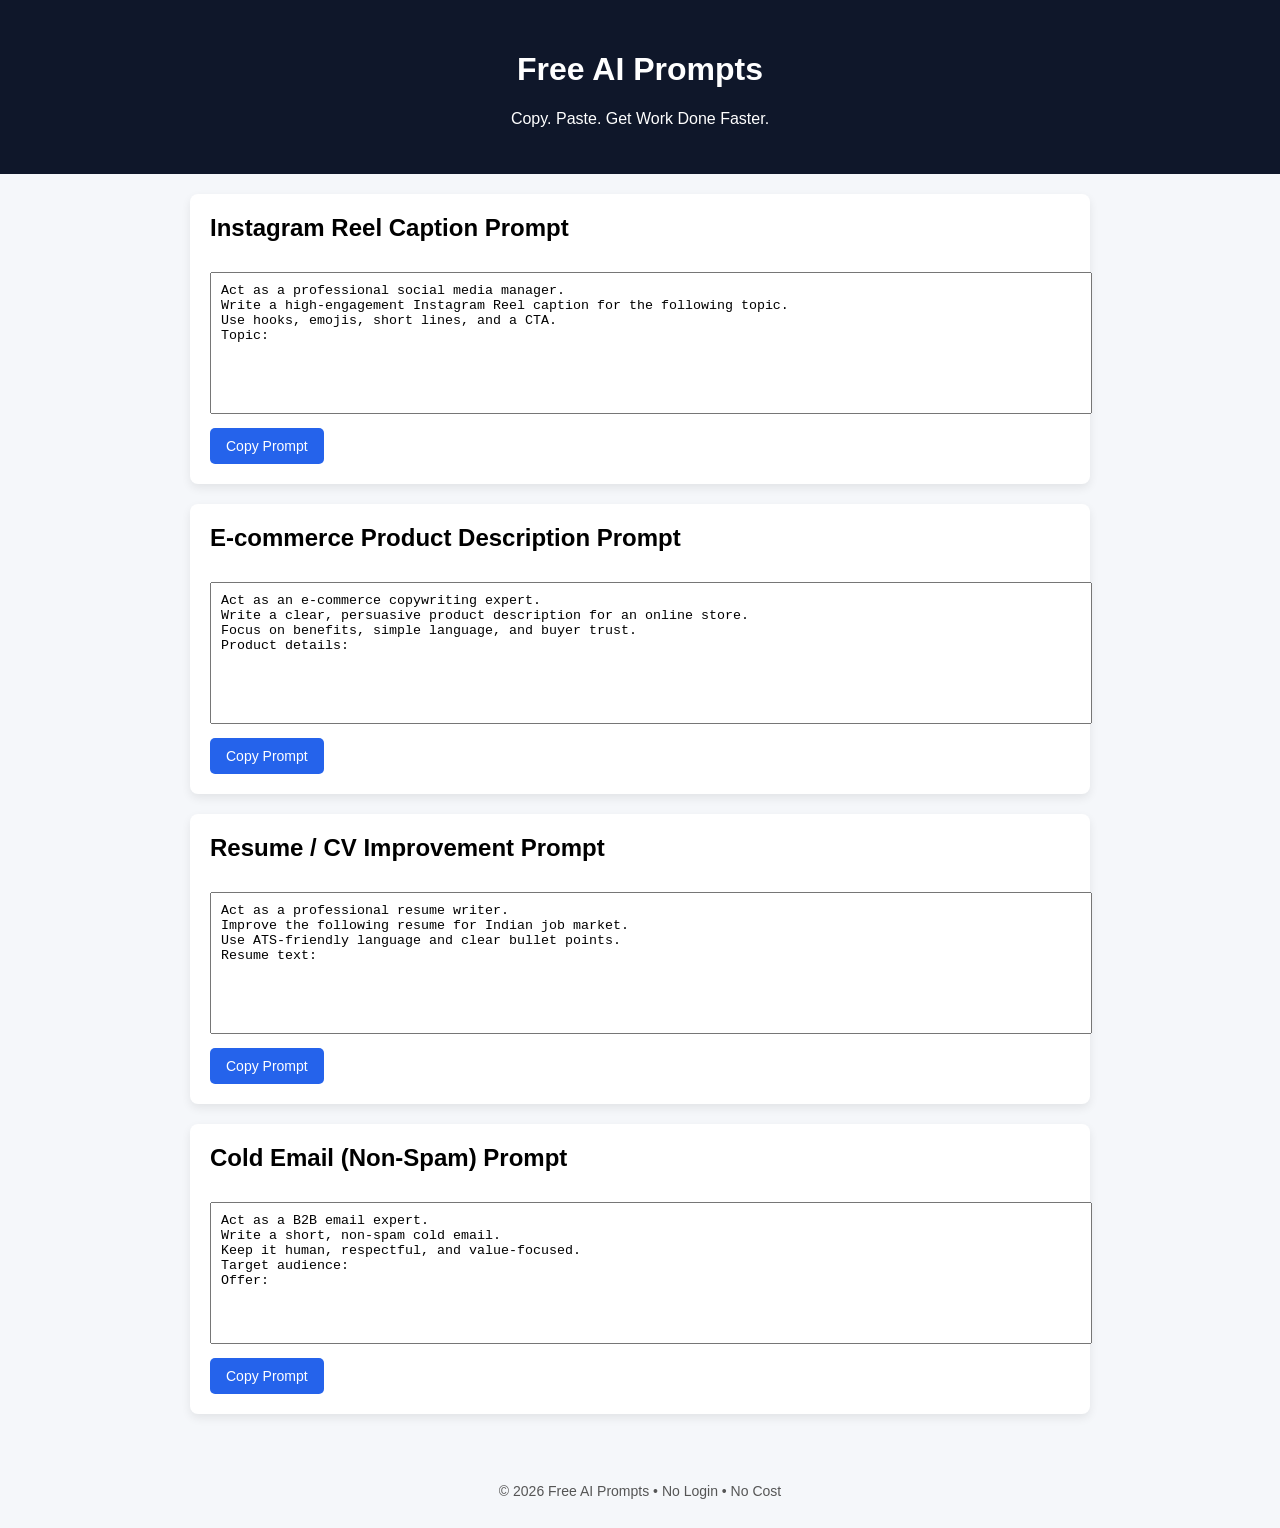
==== index.html @ f29bd3b3 "initial commit" ====
<!DOCTYPE html>
<html lang="en">
<head>
  <meta charset="UTF-8">
  <title>Free AI Prompts for Daily Work</title>
  <meta name="description" content="Free ready-to-use AI prompts for Instagram, Resume, Product Description and Cold Emails.">
  <meta name="viewport" content="width=device-width, initial-scale=1.0">
  <link rel="stylesheet" href="style.css">
</head>
<body>

  <header>
    <h1>Free AI Prompts</h1>
    <p>Copy. Paste. Get Work Done Faster.</p>
  </header>

  <main>

    <div class="card">
      <h2>Instagram Reel Caption Prompt</h2>
      <textarea readonly>
Act as a professional social media manager.
Write a high-engagement Instagram Reel caption for the following topic.
Use hooks, emojis, short lines, and a CTA.
Topic:
      </textarea>
      <button onclick="copyPrompt(this)">Copy Prompt</button>
    </div>

    <div class="card">
      <h2>E-commerce Product Description Prompt</h2>
      <textarea readonly>
Act as an e-commerce copywriting expert.
Write a clear, persuasive product description for an online store.
Focus on benefits, simple language, and buyer trust.
Product details:
      </textarea>
      <button onclick="copyPrompt(this)">Copy Prompt</button>
    </div>

    <div class="card">
      <h2>Resume / CV Improvement Prompt</h2>
      <textarea readonly>
Act as a professional resume writer.
Improve the following resume for Indian job market.
Use ATS-friendly language and clear bullet points.
Resume text:
      </textarea>
      <button onclick="copyPrompt(this)">Copy Prompt</button>
    </div>

    <div class="card">
      <h2>Cold Email (Non-Spam) Prompt</h2>
      <textarea readonly>
Act as a B2B email expert.
Write a short, non-spam cold email.
Keep it human, respectful, and value-focused.
Target audience:
Offer:
      </textarea>
      <button onclick="copyPrompt(this)">Copy Prompt</button>
    </div>

  </main>

  <footer>
    <p>© 2026 Free AI Prompts • No Login • No Cost</p>
  </footer>

  <script src="script.js"></script>
</body>
</html>
---- style.css ----
body {
  font-family: Arial, sans-serif;
  background: #f5f7fa;
  margin: 0;
  padding: 0;
}

header {
  background: #0f172a;
  color: white;
  padding: 30px 15px;
  text-align: center;
}

main {
  max-width: 900px;
  margin: auto;
  padding: 20px;
}

.card {
  background: white;
  padding: 20px;
  margin-bottom: 20px;
  border-radius: 8px;
  box-shadow: 0 4px 10px rgba(0,0,0,0.08);
}

.card h2 {
  margin-top: 0;
}

textarea {
  width: 100%;
  height: 120px;
  margin-top: 10px;
  padding: 10px;
  resize: none;
}

button {
  margin-top: 10px;
  padding: 10px 16px;
  border: none;
  background: #2563eb;
  color: white;
  font-size: 14px;
  cursor: pointer;
  border-radius: 5px;
}

button:hover {
  background: #1e40af;
}

footer {
  text-align: center;
  padding: 15px;
  font-size: 14px;
  color: #555;
}
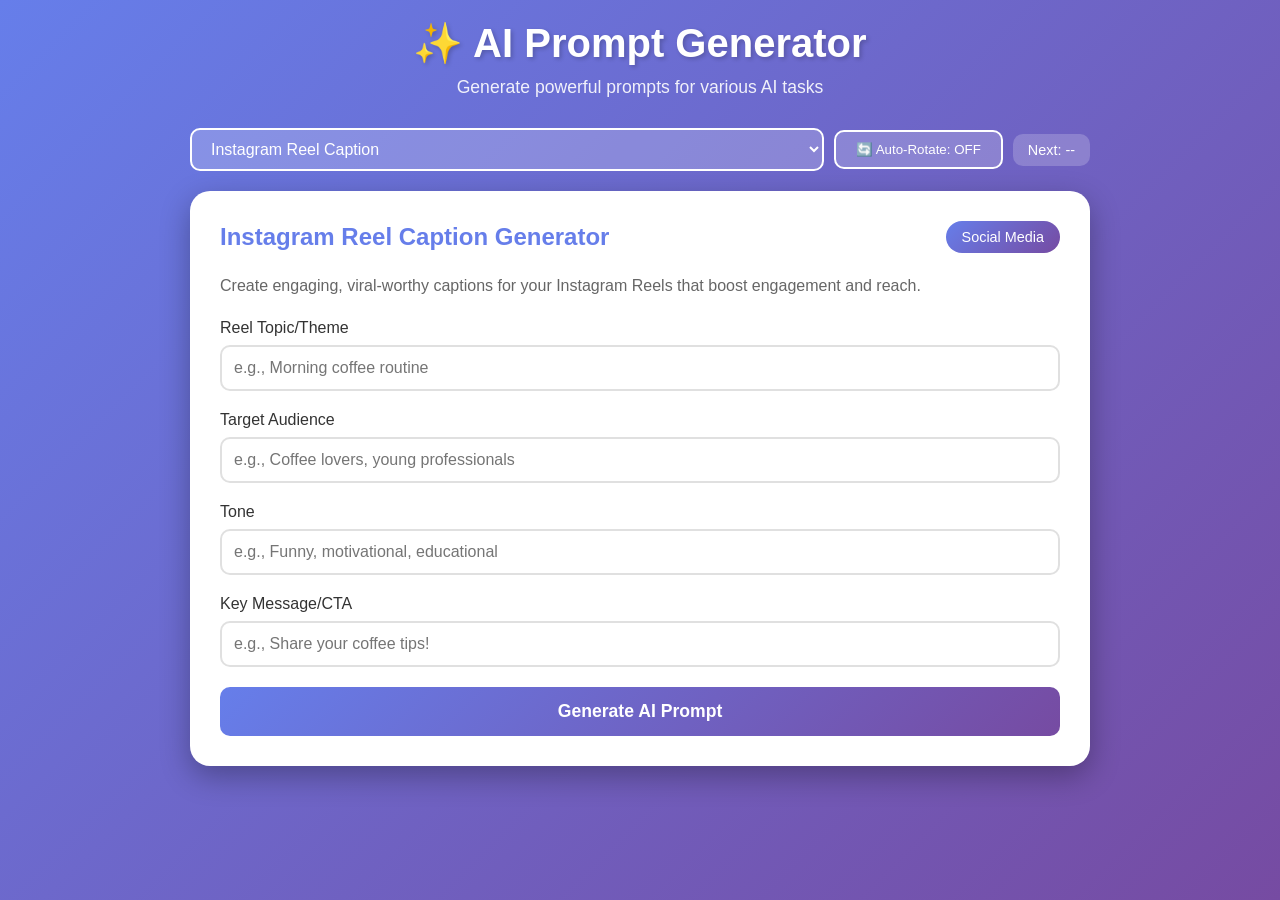
==== commit 475f3236: "first commit" ====
--- a/index.html
+++ b/index.html
@@ -1,72 +1,735 @@
 <!DOCTYPE html>
 <html lang="en">
 <head>
-  <meta charset="UTF-8">
-  <title>Free AI Prompts for Daily Work</title>
-  <meta name="description" content="Free ready-to-use AI prompts for Instagram, Resume, Product Description and Cold Emails.">
-  <meta name="viewport" content="width=device-width, initial-scale=1.0">
-  <link rel="stylesheet" href="style.css">
+    <meta charset="UTF-8">
+    <meta name="viewport" content="width=device-width, initial-scale=1.0">
+    <meta name="google-site-verification" content="-4Tt8It7qZBf2v5-9Ey8lUafm6V5EFxSpXy4TWY2DPo" />
+    <title>AI Prompt Generator</title>
+    <style>
+        * {
+            margin: 0;
+            padding: 0;
+            box-sizing: border-box;
+        }
+
+        body {
+            font-family: 'Segoe UI', Tahoma, Geneva, Verdana, sans-serif;
+            background: linear-gradient(135deg, #667eea 0%, #764ba2 100%);
+            min-height: 100vh;
+            padding: 20px;
+        }
+
+        .container {
+            max-width: 900px;
+            margin: 0 auto;
+        }
+
+        .header {
+            text-align: center;
+            color: white;
+            margin-bottom: 30px;
+        }
+
+        .header h1 {
+            font-size: 2.5em;
+            margin-bottom: 10px;
+            text-shadow: 2px 2px 4px rgba(0,0,0,0.2);
+        }
+
+        .header p {
+            font-size: 1.1em;
+            opacity: 0.9;
+        }
+
+        .prompt-card {
+            background: white;
+            border-radius: 20px;
+            padding: 30px;
+            box-shadow: 0 10px 30px rgba(0,0,0,0.3);
+            margin-bottom: 20px;
+        }
+
+        .prompt-header {
+            display: flex;
+            justify-content: space-between;
+            align-items: center;
+            margin-bottom: 20px;
+            flex-wrap: wrap;
+            gap: 10px;
+        }
+
+        .prompt-title {
+            font-size: 1.5em;
+            color: #667eea;
+            font-weight: 600;
+        }
+
+        .category-badge {
+            background: linear-gradient(135deg, #667eea 0%, #764ba2 100%);
+            color: white;
+            padding: 8px 16px;
+            border-radius: 20px;
+            font-size: 0.9em;
+            font-weight: 500;
+        }
+
+        .prompt-description {
+            color: #666;
+            margin-bottom: 20px;
+            line-height: 1.6;
+        }
+
+        .input-group {
+            margin-bottom: 20px;
+        }
+
+        .input-group label {
+            display: block;
+            margin-bottom: 8px;
+            color: #333;
+            font-weight: 500;
+        }
+
+        .input-group input,
+        .input-group textarea {
+            width: 100%;
+            padding: 12px;
+            border: 2px solid #e0e0e0;
+            border-radius: 10px;
+            font-size: 1em;
+            font-family: inherit;
+            transition: border-color 0.3s;
+        }
+
+        .input-group input:focus,
+        .input-group textarea:focus {
+            outline: none;
+            border-color: #667eea;
+        }
+
+        .input-group textarea {
+            resize: vertical;
+            min-height: 80px;
+        }
+
+        .generate-btn {
+            background: linear-gradient(135deg, #667eea 0%, #764ba2 100%);
+            color: white;
+            border: none;
+            padding: 14px 30px;
+            font-size: 1.1em;
+            border-radius: 10px;
+            cursor: pointer;
+            font-weight: 600;
+            transition: transform 0.2s, box-shadow 0.2s;
+            width: 100%;
+        }
+
+        .generate-btn:hover {
+            transform: translateY(-2px);
+            box-shadow: 0 5px 15px rgba(102, 126, 234, 0.4);
+        }
+
+        .generate-btn:active {
+            transform: translateY(0);
+        }
+
+        .output-section {
+            margin-top: 20px;
+            padding: 20px;
+            background: #f8f9fa;
+            border-radius: 10px;
+            border-left: 4px solid #667eea;
+            display: none;
+        }
+
+        .output-section.active {
+            display: block;
+        }
+
+        .output-section h3 {
+            color: #333;
+            margin-bottom: 10px;
+        }
+
+        .output-text {
+            background: white;
+            padding: 15px;
+            border-radius: 8px;
+            white-space: pre-wrap;
+            line-height: 1.6;
+            color: #333;
+        }
+
+        .copy-btn {
+            margin-top: 10px;
+            background: #4caf50;
+            color: white;
+            border: none;
+            padding: 10px 20px;
+            border-radius: 8px;
+            cursor: pointer;
+            font-weight: 500;
+            transition: background 0.3s;
+        }
+
+        .copy-btn:hover {
+            background: #45a049;
+        }
+
+        .controls {
+            display: flex;
+            justify-content: space-between;
+            align-items: center;
+            margin-bottom: 20px;
+            flex-wrap: wrap;
+            gap: 10px;
+        }
+
+        .prompt-selector {
+            padding: 10px 15px;
+            border-radius: 10px;
+            border: 2px solid white;
+            background: rgba(255,255,255,0.2);
+            color: white;
+            font-size: 1em;
+            cursor: pointer;
+            flex: 1;
+            min-width: 200px;
+        }
+
+        .prompt-selector option {
+            color: #333;
+        }
+
+        .auto-rotate-toggle {
+            background: rgba(255,255,255,0.2);
+            color: white;
+            border: 2px solid white;
+            padding: 10px 20px;
+            border-radius: 10px;
+            cursor: pointer;
+            font-weight: 500;
+            transition: background 0.3s;
+        }
+
+        .auto-rotate-toggle:hover {
+            background: rgba(255,255,255,0.3);
+        }
+
+        .auto-rotate-toggle.active {
+            background: #4caf50;
+            border-color: #4caf50;
+        }
+
+        .timer-display {
+            color: white;
+            font-size: 0.9em;
+            padding: 8px 15px;
+            background: rgba(255,255,255,0.2);
+            border-radius: 10px;
+        }
+
+        @media (max-width: 768px) {
+            .header h1 {
+                font-size: 2em;
+            }
+
+            .prompt-card {
+                padding: 20px;
+            }
+
+            .controls {
+                flex-direction: column;
+            }
+
+            .prompt-selector {
+                width: 100%;
+            }
+        }
+    </style>
 </head>
 <body>
-
-  <header>
-    <h1>Free AI Prompts</h1>
-    <p>Copy. Paste. Get Work Done Faster.</p>
-  </header>
-
-  <main>
-
-    <div class="card">
-      <h2>Instagram Reel Caption Prompt</h2>
-      <textarea readonly>
-Act as a professional social media manager.
-Write a high-engagement Instagram Reel caption for the following topic.
-Use hooks, emojis, short lines, and a CTA.
-Topic:
-      </textarea>
-      <button onclick="copyPrompt(this)">Copy Prompt</button>
+    <div class="container">
+        <div class="header">
+            <h1>✨ AI Prompt Generator</h1>
+            <p>Generate powerful prompts for various AI tasks</p>
+        </div>
+
+        <div class="controls">
+            <select class="prompt-selector" id="promptSelector">
+                <option value="0">Instagram Reel Caption</option>
+                <option value="1">E-commerce Product Description</option>
+                <option value="2">Resume/CV Improvement</option>
+                <option value="3">Cold Email (Non-Spam)</option>
+                <option value="4">Blog Post Outline</option>
+                <option value="5">Social Media Thread</option>
+                <option value="6">YouTube Video Script</option>
+                <option value="7">LinkedIn Post</option>
+                <option value="8">Email Subject Lines</option>
+                <option value="9">Creative Story Ideas</option>
+            </select>
+            <button class="auto-rotate-toggle" id="autoRotateBtn">🔄 Auto-Rotate: OFF</button>
+            <div class="timer-display" id="timerDisplay">Next: --</div>
+        </div>
+
+        <div class="prompt-card" id="promptCard">
+            <!-- Prompt content will be dynamically inserted here -->
+        </div>
     </div>
 
-    <div class="card">
-      <h2>E-commerce Product Description Prompt</h2>
-      <textarea readonly>
-Act as an e-commerce copywriting expert.
-Write a clear, persuasive product description for an online store.
-Focus on benefits, simple language, and buyer trust.
-Product details:
-      </textarea>
-      <button onclick="copyPrompt(this)">Copy Prompt</button>
-    </div>
-
-    <div class="card">
-      <h2>Resume / CV Improvement Prompt</h2>
-      <textarea readonly>
-Act as a professional resume writer.
-Improve the following resume for Indian job market.
-Use ATS-friendly language and clear bullet points.
-Resume text:
-      </textarea>
-      <button onclick="copyPrompt(this)">Copy Prompt</button>
-    </div>
-
-    <div class="card">
-      <h2>Cold Email (Non-Spam) Prompt</h2>
-      <textarea readonly>
-Act as a B2B email expert.
-Write a short, non-spam cold email.
-Keep it human, respectful, and value-focused.
-Target audience:
-Offer:
-      </textarea>
-      <button onclick="copyPrompt(this)">Copy Prompt</button>
-    </div>
-
-  </main>
-
-  <footer>
-    <p>© 2026 Free AI Prompts • No Login • No Cost</p>
-  </footer>
-
-  <script src="script.js"></script>
+    <script>
+        const prompts = [
+            {
+                title: "Instagram Reel Caption Generator",
+                category: "Social Media",
+                description: "Create engaging, viral-worthy captions for your Instagram Reels that boost engagement and reach.",
+                inputs: [
+                    { label: "Reel Topic/Theme", type: "text", id: "reelTopic", placeholder: "e.g., Morning coffee routine" },
+                    { label: "Target Audience", type: "text", id: "reelAudience", placeholder: "e.g., Coffee lovers, young professionals" },
+                    { label: "Tone", type: "text", id: "reelTone", placeholder: "e.g., Funny, motivational, educational" },
+                    { label: "Key Message/CTA", type: "text", id: "reelCTA", placeholder: "e.g., Share your coffee tips!" }
+                ],
+                generatePrompt: function(values) {
+                    return `Create 5 engaging Instagram Reel captions for the following:
+
+Topic: ${values.reelTopic}
+Target Audience: ${values.reelAudience}
+Tone: ${values.reelTone}
+Call-to-Action: ${values.reelCTA}
+
+Requirements:
+- Include relevant emojis
+- Add 3-5 trending hashtags
+- Keep it concise but impactful
+- Include a hook in the first line
+- Encourage engagement (comments, shares, saves)
+
+Please provide 5 different caption variations.`;
+                }
+            },
+            {
+                title: "E-commerce Product Description",
+                category: "Marketing",
+                description: "Generate compelling product descriptions that convert browsers into buyers.",
+                inputs: [
+                    { label: "Product Name", type: "text", id: "productName", placeholder: "e.g., Wireless Noise-Canceling Headphones" },
+                    { label: "Key Features", type: "textarea", id: "productFeatures", placeholder: "e.g., 30-hour battery, Bluetooth 5.0, comfortable fit" },
+                    { label: "Target Customer", type: "text", id: "productCustomer", placeholder: "e.g., Music enthusiasts, commuters" },
+                    { label: "Price Point", type: "text", id: "productPrice", placeholder: "e.g., $199 (Premium/Mid-range/Budget)" }
+                ],
+                generatePrompt: function(values) {
+                    return `Write a compelling e-commerce product description for:
+
+Product: ${values.productName}
+Features: ${values.productFeatures}
+Target Customer: ${values.productCustomer}
+Price: ${values.productPrice}
+
+Please include:
+- Attention-grabbing headline
+- Benefit-focused description (not just features)
+- Emotional appeal
+- Social proof elements
+- Clear call-to-action
+- SEO-friendly keywords
+- Bullet points for key features
+
+Make it persuasive and conversion-optimized.`;
+                }
+            },
+            {
+                title: "Resume/CV Improvement",
+                category: "Career",
+                description: "Enhance your resume with powerful, achievement-focused descriptions.",
+                inputs: [
+                    { label: "Job Title/Role", type: "text", id: "jobTitle", placeholder: "e.g., Marketing Manager" },
+                    { label: "Current Description", type: "textarea", id: "currentDesc", placeholder: "Paste your current job description or bullet points" },
+                    { label: "Industry", type: "text", id: "industry", placeholder: "e.g., Tech, Healthcare, Finance" },
+                    { label: "Target Role", type: "text", id: "targetRole", placeholder: "e.g., Senior Marketing Director" }
+                ],
+                generatePrompt: function(values) {
+                    return `Improve this resume/CV entry to be more impactful and achievement-focused:
+
+Current Role: ${values.jobTitle}
+Industry: ${values.industry}
+Target Position: ${values.targetRole}
+
+Current Description:
+${values.currentDesc}
+
+Please:
+- Rewrite using action verbs and quantifiable achievements
+- Highlight impact and results
+- Use metrics and numbers where possible
+- Align with ${values.targetRole} requirements
+- Keep it concise and powerful (3-5 bullet points)
+- Make it ATS-friendly
+- Focus on transferable skills and accomplishments`;
+                }
+            },
+            {
+                title: "Cold Email (Non-Spam)",
+                category: "Outreach",
+                description: "Craft personalized, value-driven cold emails that get responses.",
+                inputs: [
+                    { label: "Recipient's Industry/Role", type: "text", id: "emailRecipient", placeholder: "e.g., SaaS Founder, Marketing Director" },
+                    { label: "Your Value Proposition", type: "textarea", id: "emailValue", placeholder: "What problem do you solve for them?" },
+                    { label: "Common Ground/Hook", type: "text", id: "emailHook", placeholder: "e.g., Noticed your recent article on..." },
+                    { label: "Desired Outcome", type: "text", id: "emailGoal", placeholder: "e.g., 15-min call, Partnership discussion" }
+                ],
+                generatePrompt: function(values) {
+                    return `Write a professional, non-spammy cold email for:
+
+Recipient: ${values.emailRecipient}
+Value Proposition: ${values.emailValue}
+Hook/Common Ground: ${values.emailHook}
+Goal: ${values.emailGoal}
+
+Requirements:
+- Personalized subject line (3 options)
+- Brief, respectful opening
+- Clear value proposition
+- Specific, easy call-to-action
+- Professional but conversational tone
+- Under 150 words
+- No pushy sales language
+- Show you've done research
+- Make it about THEM, not you
+
+Provide the complete email with subject line.`;
+                }
+            },
+            {
+                title: "Blog Post Outline Generator",
+                category: "Content",
+                description: "Create comprehensive blog post outlines that engage and inform readers.",
+                inputs: [
+                    { label: "Blog Topic", type: "text", id: "blogTopic", placeholder: "e.g., 10 Productivity Hacks for Remote Workers" },
+                    { label: "Target Audience", type: "text", id: "blogAudience", placeholder: "e.g., Remote workers, entrepreneurs" },
+                    { label: "Word Count Goal", type: "text", id: "blogLength", placeholder: "e.g., 1500-2000 words" },
+                    { label: "Key Takeaway", type: "text", id: "blogTakeaway", placeholder: "What should readers learn?" }
+                ],
+                generatePrompt: function(values) {
+                    return `Create a detailed blog post outline for:
+
+Topic: ${values.blogTopic}
+Audience: ${values.blogAudience}
+Target Length: ${values.blogLength}
+Key Takeaway: ${values.blogTakeaway}
+
+Please include:
+- SEO-optimized title (3 options)
+- Compelling introduction hook
+- 5-7 main sections with subheadings
+- Key points to cover in each section
+- Data/statistics to include
+- Conclusion with call-to-action
+- Meta description (150 characters)
+
+Make it comprehensive and engaging.`;
+                }
+            },
+            {
+                title: "Social Media Thread Creator",
+                category: "Social Media",
+                description: "Craft engaging Twitter/X threads that drive engagement and followers.",
+                inputs: [
+                    { label: "Thread Topic", type: "text", id: "threadTopic", placeholder: "e.g., How I grew my business to 6 figures" },
+                    { label: "Number of Tweets", type: "text", id: "threadLength", placeholder: "e.g., 8-10 tweets" },
+                    { label: "Key Points", type: "textarea", id: "threadPoints", placeholder: "Main points you want to cover" },
+                    { label: "Target Outcome", type: "text", id: "threadGoal", placeholder: "e.g., Drive newsletter signups, increase followers" }
+                ],
+                generatePrompt: function(values) {
+                    return `Create an engaging Twitter/X thread about:
+
+Topic: ${values.threadTopic}
+Length: ${values.threadLength}
+Key Points: ${values.threadPoints}
+Goal: ${values.threadGoal}
+
+Requirements:
+- Hook in the first tweet (must grab attention)
+- Each tweet should be 1-2 sentences max
+- Use storytelling and personal anecdotes
+- Include practical takeaways
+- Add strategic line breaks for readability
+- End with a strong CTA linking to ${values.threadGoal}
+- Number each tweet (1/10, 2/10, etc.)
+- Use emojis sparingly but effectively
+
+Make it valuable and shareable.`;
+                }
+            },
+            {
+                title: "YouTube Video Script",
+                category: "Video Content",
+                description: "Generate engaging YouTube video scripts with hooks, content, and CTAs.",
+                inputs: [
+                    { label: "Video Topic", type: "text", id: "videoTopic", placeholder: "e.g., 5 Beginner Photography Tips" },
+                    { label: "Video Length", type: "text", id: "videoLength", placeholder: "e.g., 8-10 minutes" },
+                    { label: "Target Viewers", type: "text", id: "videoAudience", placeholder: "e.g., Aspiring photographers, beginners" },
+                    { label: "Channel Vibe", type: "text", id: "videoTone", placeholder: "e.g., Educational, entertaining, casual" }
+                ],
+                generatePrompt: function(values) {
+                    return `Create a YouTube video script for:
+
+Topic: ${values.videoTopic}
+Duration: ${values.videoLength}
+Audience: ${values.videoAudience}
+Style: ${values.videoTone}
+
+Include:
+- Hook (first 5 seconds to retain viewers)
+- Introduction with channel branding
+- Main content sections with timestamps
+- Engaging transitions between sections
+- B-roll suggestions
+- On-screen text/graphics ideas
+- Subscribe reminder (natural placement)
+- Conclusion and call-to-action
+- Outro
+
+Make it engaging and retention-focused with pattern interrupts.`;
+                }
+            },
+            {
+                title: "LinkedIn Post Generator",
+                category: "Professional",
+                description: "Create thought-leadership LinkedIn posts that build your professional brand.",
+                inputs: [
+                    { label: "Post Theme", type: "text", id: "linkedinTheme", placeholder: "e.g., Leadership lesson, Industry insight" },
+                    { label: "Your Expertise/Industry", type: "text", id: "linkedinIndustry", placeholder: "e.g., Digital Marketing, Finance" },
+                    { label: "Personal Story/Example", type: "textarea", id: "linkedinStory", placeholder: "Share a relevant experience or insight" },
+                    { label: "Post Goal", type: "text", id: "linkedinGoal", placeholder: "e.g., Start conversation, establish authority" }
+                ],
+                generatePrompt: function(values) {
+                    return `Write a professional LinkedIn post about:
+
+Theme: ${values.linkedinTheme}
+Industry: ${values.linkedinIndustry}
+Story/Example: ${values.linkedinStory}
+Goal: ${values.linkedinGoal}
+
+Requirements:
+- Strong hook in the first line
+- Personal or professional story
+- Actionable insights or lessons
+- Professional but conversational tone
+- Strategic line breaks for readability
+- 150-250 words
+- End with a question to encourage comments
+- 3-5 relevant hashtags
+- Avoid corporate jargon
+
+Make it authentic and engaging.`;
+                }
+            },
+            {
+                title: "Email Subject Line Generator",
+                category: "Email Marketing",
+                description: "Create high-converting email subject lines that increase open rates.",
+                inputs: [
+                    { label: "Email Purpose", type: "text", id: "emailPurpose", placeholder: "e.g., Product launch, Newsletter, Promotion" },
+                    { label: "Main Benefit/Offer", type: "text", id: "emailOffer", placeholder: "e.g., 30% off, Free guide, Exclusive access" },
+                    { label: "Target Audience", type: "text", id: "emailTargetAudience", placeholder: "e.g., Existing customers, Newsletter subscribers" },
+                    { label: "Tone/Style", type: "text", id: "emailSubjectTone", placeholder: "e.g., Urgent, Curious, Friendly, Professional" }
+                ],
+                generatePrompt: function(values) {
+                    return `Generate 10 high-converting email subject lines for:
+
+Purpose: ${values.emailPurpose}
+Offer/Benefit: ${values.emailOffer}
+Audience: ${values.emailTargetAudience}
+Tone: ${values.emailSubjectTone}
+
+Provide variety using these approaches:
+- Curiosity-driven (2 examples)
+- Benefit-focused (2 examples)
+- Urgency/FOMO (2 examples)
+- Personalized (2 examples)
+- Question-based (2 examples)
+
+Requirements:
+- 40-50 characters max
+- No all caps or excessive punctuation
+- A/B testing worthy
+- Avoid spam trigger words
+- Mobile-friendly
+
+Also explain which would likely perform best and why.`;
+                }
+            },
+            {
+                title: "Creative Story Ideas",
+                category: "Creative Writing",
+                description: "Generate unique story concepts and plot ideas for your next creative project.",
+                inputs: [
+                    { label: "Genre", type: "text", id: "storyGenre", placeholder: "e.g., Sci-fi, Romance, Mystery, Fantasy" },
+                    { label: "Setting/Era", type: "text", id: "storySetting", placeholder: "e.g., Future dystopia, Medieval times, Modern day" },
+                    { label: "Theme/Message", type: "text", id: "storyTheme", placeholder: "e.g., Redemption, Coming of age, Good vs Evil" },
+                    { label: "Unique Element", type: "text", id: "storyElement", placeholder: "e.g., Time travel, Magic system, Plot twist idea" }
+                ],
+                generatePrompt: function(values) {
+                    return `Generate 3 unique creative story ideas with:
+
+Genre: ${values.storyGenre}
+Setting: ${values.storySetting}
+Theme: ${values.storyTheme}
+Unique Element: ${values.storyElement}
+
+For each story provide:
+- Compelling title
+- Protagonist description and motivation
+- Central conflict
+- Unique hook/twist
+- Major plot points (beginning, middle, end)
+- Supporting character ideas
+- Potential themes to explore
+- Why this story would resonate with readers
+
+Make them original, engaging, and distinct from each other.`;
+                }
+            }
+        ];
+
+        let currentPromptIndex = 0;
+        let autoRotate = false;
+        let rotateInterval;
+        let countdownInterval;
+        let secondsRemaining = 30;
+
+        const promptCard = document.getElementById('promptCard');
+        const promptSelector = document.getElementById('promptSelector');
+        const autoRotateBtn = document.getElementById('autoRotateBtn');
+        const timerDisplay = document.getElementById('timerDisplay');
+
+        function renderPrompt(index) {
+            currentPromptIndex = index;
+            const prompt = prompts[index];
+            
+            let inputsHTML = prompt.inputs.map(input => {
+                if (input.type === 'textarea') {
+                    return `
+                        <div class="input-group">
+                            <label for="${input.id}">${input.label}</label>
+                            <textarea id="${input.id}" placeholder="${input.placeholder}"></textarea>
+                        </div>
+                    `;
+                } else {
+                    return `
+                        <div class="input-group">
+                            <label for="${input.id}">${input.label}</label>
+                            <input type="${input.type}" id="${input.id}" placeholder="${input.placeholder}">
+                        </div>
+                    `;
+                }
+            }).join('');
+
+            promptCard.innerHTML = `
+                <div class="prompt-header">
+                    <div class="prompt-title">${prompt.title}</div>
+                    <div class="category-badge">${prompt.category}</div>
+                </div>
+                <div class="prompt-description">${prompt.description}</div>
+                ${inputsHTML}
+                <button class="generate-btn" onclick="generatePrompt()">Generate AI Prompt</button>
+                <div class="output-section" id="outputSection">
+                    <h3>Generated Prompt:</h3>
+                    <div class="output-text" id="outputText"></div>
+                    <button class="copy-btn" onclick="copyToClipboard()">📋 Copy to Clipboard</button>
+                </div>
+            `;
+
+            promptSelector.value = index;
+            resetTimer();
+        }
+
+        function generatePrompt() {
+            const prompt = prompts[currentPromptIndex];
+            const values = {};
+            
+            prompt.inputs.forEach(input => {
+                const element = document.getElementById(input.id);
+                values[input.id] = element.value || `[Your ${input.label.toLowerCase()}]`;
+            });
+
+            const generatedPrompt = prompt.generatePrompt(values);
+            
+            document.getElementById('outputText').textContent = generatedPrompt;
+            document.getElementById('outputSection').classList.add('active');
+        }
+
+        function copyToClipboard() {
+            const text = document.getElementById('outputText').textContent;
+            navigator.clipboard.writeText(text).then(() => {
+                const copyBtn = event.target;
+                const originalText = copyBtn.textContent;
+                copyBtn.textContent = '✅ Copied!';
+                setTimeout(() => {
+                    copyBtn.textContent = originalText;
+                }, 2000);
+            });
+        }
+
+        function toggleAutoRotate() {
+            autoRotate = !autoRotate;
+            
+            if (autoRotate) {
+                autoRotateBtn.textContent = '🔄 Auto-Rotate: ON';
+                autoRotateBtn.classList.add('active');
+                startRotation();
+            } else {
+                autoRotateBtn.textContent = '🔄 Auto-Rotate: OFF';
+                autoRotateBtn.classList.remove('active');
+                stopRotation();
+            }
+        }
+
+        function startRotation() {
+            resetTimer();
+            rotateInterval = setInterval(() => {
+                currentPromptIndex = (currentPromptIndex + 1) % prompts.length;
+                renderPrompt(currentPromptIndex);
+            }, 30000);
+
+            countdownInterval = setInterval(() => {
+                secondsRemaining--;
+                timerDisplay.textContent = `Next: ${secondsRemaining}s`;
+                
+                if (secondsRemaining <= 0) {
+                    resetTimer();
+                }
+            }, 1000);
+        }
+
+        function stopRotation() {
+            clearInterval(rotateInterval);
+            clearInterval(countdownInterval);
+            timerDisplay.textContent = 'Next: --';
+        }
+
+        function resetTimer() {
+            secondsRemaining = 30;
+            if (autoRotate) {
+                timerDisplay.textContent = `Next: ${secondsRemaining}s`;
+            }
+        }
+
+        promptSelector.addEventListener('change', (e) => {
+            renderPrompt(parseInt(e.target.value));
+            if (autoRotate) {
+                stopRotation();
+                autoRotate = false;
+                autoRotateBtn.textContent = '🔄 Auto-Rotate: OFF';
+                autoRotateBtn.classList.remove('active');
+            }
+        });
+
+        autoRotateBtn.addEventListener('click', toggleAutoRotate);
+
+        // Initialize with first prompt
+        renderPrompt(0);
+    </script>
 </body>
-</html>
+</html>
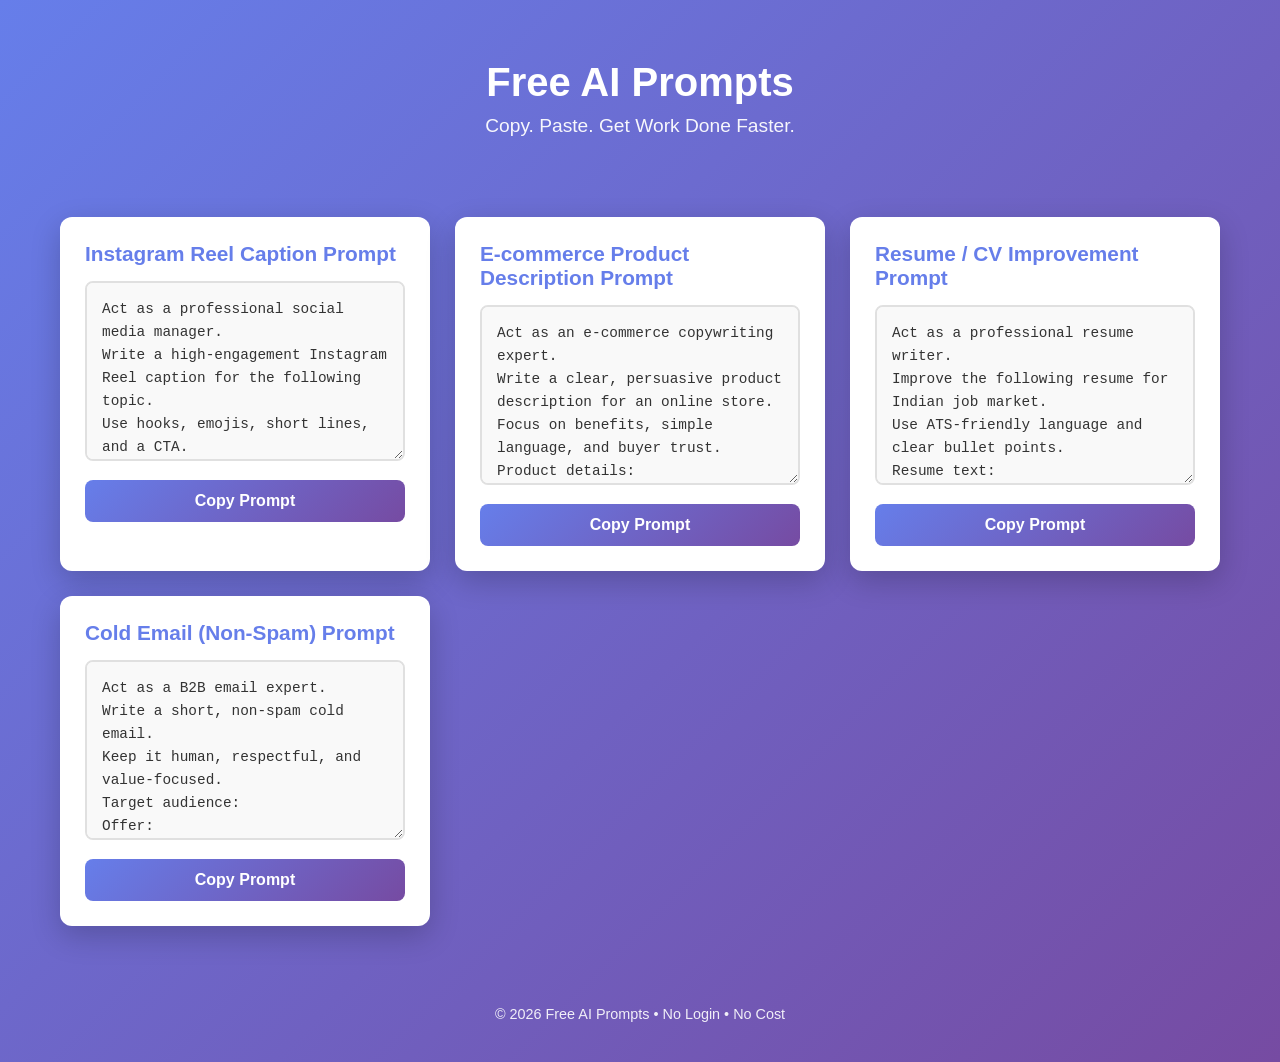
==== commit 5a38ce05: "Merge branch 'main' of https://github.com/Ashutsoh/ai-prompts" ====
--- a/index.html
+++ b/index.html
@@ -1,735 +1,72 @@
 <!DOCTYPE html>
 <html lang="en">
 <head>
-    <meta charset="UTF-8">
-    <meta name="viewport" content="width=device-width, initial-scale=1.0">
-    <meta name="google-site-verification" content="-4Tt8It7qZBf2v5-9Ey8lUafm6V5EFxSpXy4TWY2DPo" />
-    <title>AI Prompt Generator</title>
-    <style>
-        * {
-            margin: 0;
-            padding: 0;
-            box-sizing: border-box;
-        }
-
-        body {
-            font-family: 'Segoe UI', Tahoma, Geneva, Verdana, sans-serif;
-            background: linear-gradient(135deg, #667eea 0%, #764ba2 100%);
-            min-height: 100vh;
-            padding: 20px;
-        }
-
-        .container {
-            max-width: 900px;
-            margin: 0 auto;
-        }
-
-        .header {
-            text-align: center;
-            color: white;
-            margin-bottom: 30px;
-        }
-
-        .header h1 {
-            font-size: 2.5em;
-            margin-bottom: 10px;
-            text-shadow: 2px 2px 4px rgba(0,0,0,0.2);
-        }
-
-        .header p {
-            font-size: 1.1em;
-            opacity: 0.9;
-        }
-
-        .prompt-card {
-            background: white;
-            border-radius: 20px;
-            padding: 30px;
-            box-shadow: 0 10px 30px rgba(0,0,0,0.3);
-            margin-bottom: 20px;
-        }
-
-        .prompt-header {
-            display: flex;
-            justify-content: space-between;
-            align-items: center;
-            margin-bottom: 20px;
-            flex-wrap: wrap;
-            gap: 10px;
-        }
-
-        .prompt-title {
-            font-size: 1.5em;
-            color: #667eea;
-            font-weight: 600;
-        }
-
-        .category-badge {
-            background: linear-gradient(135deg, #667eea 0%, #764ba2 100%);
-            color: white;
-            padding: 8px 16px;
-            border-radius: 20px;
-            font-size: 0.9em;
-            font-weight: 500;
-        }
-
-        .prompt-description {
-            color: #666;
-            margin-bottom: 20px;
-            line-height: 1.6;
-        }
-
-        .input-group {
-            margin-bottom: 20px;
-        }
-
-        .input-group label {
-            display: block;
-            margin-bottom: 8px;
-            color: #333;
-            font-weight: 500;
-        }
-
-        .input-group input,
-        .input-group textarea {
-            width: 100%;
-            padding: 12px;
-            border: 2px solid #e0e0e0;
-            border-radius: 10px;
-            font-size: 1em;
-            font-family: inherit;
-            transition: border-color 0.3s;
-        }
-
-        .input-group input:focus,
-        .input-group textarea:focus {
-            outline: none;
-            border-color: #667eea;
-        }
-
-        .input-group textarea {
-            resize: vertical;
-            min-height: 80px;
-        }
-
-        .generate-btn {
-            background: linear-gradient(135deg, #667eea 0%, #764ba2 100%);
-            color: white;
-            border: none;
-            padding: 14px 30px;
-            font-size: 1.1em;
-            border-radius: 10px;
-            cursor: pointer;
-            font-weight: 600;
-            transition: transform 0.2s, box-shadow 0.2s;
-            width: 100%;
-        }
-
-        .generate-btn:hover {
-            transform: translateY(-2px);
-            box-shadow: 0 5px 15px rgba(102, 126, 234, 0.4);
-        }
-
-        .generate-btn:active {
-            transform: translateY(0);
-        }
-
-        .output-section {
-            margin-top: 20px;
-            padding: 20px;
-            background: #f8f9fa;
-            border-radius: 10px;
-            border-left: 4px solid #667eea;
-            display: none;
-        }
-
-        .output-section.active {
-            display: block;
-        }
-
-        .output-section h3 {
-            color: #333;
-            margin-bottom: 10px;
-        }
-
-        .output-text {
-            background: white;
-            padding: 15px;
-            border-radius: 8px;
-            white-space: pre-wrap;
-            line-height: 1.6;
-            color: #333;
-        }
-
-        .copy-btn {
-            margin-top: 10px;
-            background: #4caf50;
-            color: white;
-            border: none;
-            padding: 10px 20px;
-            border-radius: 8px;
-            cursor: pointer;
-            font-weight: 500;
-            transition: background 0.3s;
-        }
-
-        .copy-btn:hover {
-            background: #45a049;
-        }
-
-        .controls {
-            display: flex;
-            justify-content: space-between;
-            align-items: center;
-            margin-bottom: 20px;
-            flex-wrap: wrap;
-            gap: 10px;
-        }
-
-        .prompt-selector {
-            padding: 10px 15px;
-            border-radius: 10px;
-            border: 2px solid white;
-            background: rgba(255,255,255,0.2);
-            color: white;
-            font-size: 1em;
-            cursor: pointer;
-            flex: 1;
-            min-width: 200px;
-        }
-
-        .prompt-selector option {
-            color: #333;
-        }
-
-        .auto-rotate-toggle {
-            background: rgba(255,255,255,0.2);
-            color: white;
-            border: 2px solid white;
-            padding: 10px 20px;
-            border-radius: 10px;
-            cursor: pointer;
-            font-weight: 500;
-            transition: background 0.3s;
-        }
-
-        .auto-rotate-toggle:hover {
-            background: rgba(255,255,255,0.3);
-        }
-
-        .auto-rotate-toggle.active {
-            background: #4caf50;
-            border-color: #4caf50;
-        }
-
-        .timer-display {
-            color: white;
-            font-size: 0.9em;
-            padding: 8px 15px;
-            background: rgba(255,255,255,0.2);
-            border-radius: 10px;
-        }
-
-        @media (max-width: 768px) {
-            .header h1 {
-                font-size: 2em;
-            }
-
-            .prompt-card {
-                padding: 20px;
-            }
-
-            .controls {
-                flex-direction: column;
-            }
-
-            .prompt-selector {
-                width: 100%;
-            }
-        }
-    </style>
+  <meta charset="UTF-8">
+  <title>Free AI Prompts for Daily Work</title>
+  <meta name="description" content="Free ready-to-use AI prompts for Instagram, Resume, Product Description and Cold Emails.">
+  <meta name="viewport" content="width=device-width, initial-scale=1.0">
+  <link rel="stylesheet" href="style.css">
 </head>
 <body>
-    <div class="container">
-        <div class="header">
-            <h1>✨ AI Prompt Generator</h1>
-            <p>Generate powerful prompts for various AI tasks</p>
-        </div>
 
-        <div class="controls">
-            <select class="prompt-selector" id="promptSelector">
-                <option value="0">Instagram Reel Caption</option>
-                <option value="1">E-commerce Product Description</option>
-                <option value="2">Resume/CV Improvement</option>
-                <option value="3">Cold Email (Non-Spam)</option>
-                <option value="4">Blog Post Outline</option>
-                <option value="5">Social Media Thread</option>
-                <option value="6">YouTube Video Script</option>
-                <option value="7">LinkedIn Post</option>
-                <option value="8">Email Subject Lines</option>
-                <option value="9">Creative Story Ideas</option>
-            </select>
-            <button class="auto-rotate-toggle" id="autoRotateBtn">🔄 Auto-Rotate: OFF</button>
-            <div class="timer-display" id="timerDisplay">Next: --</div>
-        </div>
+  <header>
+    <h1>Free AI Prompts</h1>
+    <p>Copy. Paste. Get Work Done Faster.</p>
+  </header>
 
-        <div class="prompt-card" id="promptCard">
-            <!-- Prompt content will be dynamically inserted here -->
-        </div>
+  <main>
+
+    <div class="card">
+      <h2>Instagram Reel Caption Prompt</h2>
+      <textarea readonly>
+Act as a professional social media manager.
+Write a high-engagement Instagram Reel caption for the following topic.
+Use hooks, emojis, short lines, and a CTA.
+Topic:
+      </textarea>
+      <button onclick="copyPrompt(this)">Copy Prompt</button>
     </div>
 
-    <script>
-        const prompts = [
-            {
-                title: "Instagram Reel Caption Generator",
-                category: "Social Media",
-                description: "Create engaging, viral-worthy captions for your Instagram Reels that boost engagement and reach.",
-                inputs: [
-                    { label: "Reel Topic/Theme", type: "text", id: "reelTopic", placeholder: "e.g., Morning coffee routine" },
-                    { label: "Target Audience", type: "text", id: "reelAudience", placeholder: "e.g., Coffee lovers, young professionals" },
-                    { label: "Tone", type: "text", id: "reelTone", placeholder: "e.g., Funny, motivational, educational" },
-                    { label: "Key Message/CTA", type: "text", id: "reelCTA", placeholder: "e.g., Share your coffee tips!" }
-                ],
-                generatePrompt: function(values) {
-                    return `Create 5 engaging Instagram Reel captions for the following:
+    <div class="card">
+      <h2>E-commerce Product Description Prompt</h2>
+      <textarea readonly>
+Act as an e-commerce copywriting expert.
+Write a clear, persuasive product description for an online store.
+Focus on benefits, simple language, and buyer trust.
+Product details:
+      </textarea>
+      <button onclick="copyPrompt(this)">Copy Prompt</button>
+    </div>
 
-Topic: ${values.reelTopic}
-Target Audience: ${values.reelAudience}
-Tone: ${values.reelTone}
-Call-to-Action: ${values.reelCTA}
+    <div class="card">
+      <h2>Resume / CV Improvement Prompt</h2>
+      <textarea readonly>
+Act as a professional resume writer.
+Improve the following resume for Indian job market.
+Use ATS-friendly language and clear bullet points.
+Resume text:
+      </textarea>
+      <button onclick="copyPrompt(this)">Copy Prompt</button>
+    </div>
 
-Requirements:
-- Include relevant emojis
-- Add 3-5 trending hashtags
-- Keep it concise but impactful
-- Include a hook in the first line
-- Encourage engagement (comments, shares, saves)
+    <div class="card">
+      <h2>Cold Email (Non-Spam) Prompt</h2>
+      <textarea readonly>
+Act as a B2B email expert.
+Write a short, non-spam cold email.
+Keep it human, respectful, and value-focused.
+Target audience:
+Offer:
+      </textarea>
+      <button onclick="copyPrompt(this)">Copy Prompt</button>
+    </div>
 
-Please provide 5 different caption variations.`;
-                }
-            },
-            {
-                title: "E-commerce Product Description",
-                category: "Marketing",
-                description: "Generate compelling product descriptions that convert browsers into buyers.",
-                inputs: [
-                    { label: "Product Name", type: "text", id: "productName", placeholder: "e.g., Wireless Noise-Canceling Headphones" },
-                    { label: "Key Features", type: "textarea", id: "productFeatures", placeholder: "e.g., 30-hour battery, Bluetooth 5.0, comfortable fit" },
-                    { label: "Target Customer", type: "text", id: "productCustomer", placeholder: "e.g., Music enthusiasts, commuters" },
-                    { label: "Price Point", type: "text", id: "productPrice", placeholder: "e.g., $199 (Premium/Mid-range/Budget)" }
-                ],
-                generatePrompt: function(values) {
-                    return `Write a compelling e-commerce product description for:
+  </main>
 
-Product: ${values.productName}
-Features: ${values.productFeatures}
-Target Customer: ${values.productCustomer}
-Price: ${values.productPrice}
+  <footer>
+    <p>© 2026 Free AI Prompts • No Login • No Cost</p>
+  </footer>
 
-Please include:
-- Attention-grabbing headline
-- Benefit-focused description (not just features)
-- Emotional appeal
-- Social proof elements
-- Clear call-to-action
-- SEO-friendly keywords
-- Bullet points for key features
-
-Make it persuasive and conversion-optimized.`;
-                }
-            },
-            {
-                title: "Resume/CV Improvement",
-                category: "Career",
-                description: "Enhance your resume with powerful, achievement-focused descriptions.",
-                inputs: [
-                    { label: "Job Title/Role", type: "text", id: "jobTitle", placeholder: "e.g., Marketing Manager" },
-                    { label: "Current Description", type: "textarea", id: "currentDesc", placeholder: "Paste your current job description or bullet points" },
-                    { label: "Industry", type: "text", id: "industry", placeholder: "e.g., Tech, Healthcare, Finance" },
-                    { label: "Target Role", type: "text", id: "targetRole", placeholder: "e.g., Senior Marketing Director" }
-                ],
-                generatePrompt: function(values) {
-                    return `Improve this resume/CV entry to be more impactful and achievement-focused:
-
-Current Role: ${values.jobTitle}
-Industry: ${values.industry}
-Target Position: ${values.targetRole}
-
-Current Description:
-${values.currentDesc}
-
-Please:
-- Rewrite using action verbs and quantifiable achievements
-- Highlight impact and results
-- Use metrics and numbers where possible
-- Align with ${values.targetRole} requirements
-- Keep it concise and powerful (3-5 bullet points)
-- Make it ATS-friendly
-- Focus on transferable skills and accomplishments`;
-                }
-            },
-            {
-                title: "Cold Email (Non-Spam)",
-                category: "Outreach",
-                description: "Craft personalized, value-driven cold emails that get responses.",
-                inputs: [
-                    { label: "Recipient's Industry/Role", type: "text", id: "emailRecipient", placeholder: "e.g., SaaS Founder, Marketing Director" },
-                    { label: "Your Value Proposition", type: "textarea", id: "emailValue", placeholder: "What problem do you solve for them?" },
-                    { label: "Common Ground/Hook", type: "text", id: "emailHook", placeholder: "e.g., Noticed your recent article on..." },
-                    { label: "Desired Outcome", type: "text", id: "emailGoal", placeholder: "e.g., 15-min call, Partnership discussion" }
-                ],
-                generatePrompt: function(values) {
-                    return `Write a professional, non-spammy cold email for:
-
-Recipient: ${values.emailRecipient}
-Value Proposition: ${values.emailValue}
-Hook/Common Ground: ${values.emailHook}
-Goal: ${values.emailGoal}
-
-Requirements:
-- Personalized subject line (3 options)
-- Brief, respectful opening
-- Clear value proposition
-- Specific, easy call-to-action
-- Professional but conversational tone
-- Under 150 words
-- No pushy sales language
-- Show you've done research
-- Make it about THEM, not you
-
-Provide the complete email with subject line.`;
-                }
-            },
-            {
-                title: "Blog Post Outline Generator",
-                category: "Content",
-                description: "Create comprehensive blog post outlines that engage and inform readers.",
-                inputs: [
-                    { label: "Blog Topic", type: "text", id: "blogTopic", placeholder: "e.g., 10 Productivity Hacks for Remote Workers" },
-                    { label: "Target Audience", type: "text", id: "blogAudience", placeholder: "e.g., Remote workers, entrepreneurs" },
-                    { label: "Word Count Goal", type: "text", id: "blogLength", placeholder: "e.g., 1500-2000 words" },
-                    { label: "Key Takeaway", type: "text", id: "blogTakeaway", placeholder: "What should readers learn?" }
-                ],
-                generatePrompt: function(values) {
-                    return `Create a detailed blog post outline for:
-
-Topic: ${values.blogTopic}
-Audience: ${values.blogAudience}
-Target Length: ${values.blogLength}
-Key Takeaway: ${values.blogTakeaway}
-
-Please include:
-- SEO-optimized title (3 options)
-- Compelling introduction hook
-- 5-7 main sections with subheadings
-- Key points to cover in each section
-- Data/statistics to include
-- Conclusion with call-to-action
-- Meta description (150 characters)
-
-Make it comprehensive and engaging.`;
-                }
-            },
-            {
-                title: "Social Media Thread Creator",
-                category: "Social Media",
-                description: "Craft engaging Twitter/X threads that drive engagement and followers.",
-                inputs: [
-                    { label: "Thread Topic", type: "text", id: "threadTopic", placeholder: "e.g., How I grew my business to 6 figures" },
-                    { label: "Number of Tweets", type: "text", id: "threadLength", placeholder: "e.g., 8-10 tweets" },
-                    { label: "Key Points", type: "textarea", id: "threadPoints", placeholder: "Main points you want to cover" },
-                    { label: "Target Outcome", type: "text", id: "threadGoal", placeholder: "e.g., Drive newsletter signups, increase followers" }
-                ],
-                generatePrompt: function(values) {
-                    return `Create an engaging Twitter/X thread about:
-
-Topic: ${values.threadTopic}
-Length: ${values.threadLength}
-Key Points: ${values.threadPoints}
-Goal: ${values.threadGoal}
-
-Requirements:
-- Hook in the first tweet (must grab attention)
-- Each tweet should be 1-2 sentences max
-- Use storytelling and personal anecdotes
-- Include practical takeaways
-- Add strategic line breaks for readability
-- End with a strong CTA linking to ${values.threadGoal}
-- Number each tweet (1/10, 2/10, etc.)
-- Use emojis sparingly but effectively
-
-Make it valuable and shareable.`;
-                }
-            },
-            {
-                title: "YouTube Video Script",
-                category: "Video Content",
-                description: "Generate engaging YouTube video scripts with hooks, content, and CTAs.",
-                inputs: [
-                    { label: "Video Topic", type: "text", id: "videoTopic", placeholder: "e.g., 5 Beginner Photography Tips" },
-                    { label: "Video Length", type: "text", id: "videoLength", placeholder: "e.g., 8-10 minutes" },
-                    { label: "Target Viewers", type: "text", id: "videoAudience", placeholder: "e.g., Aspiring photographers, beginners" },
-                    { label: "Channel Vibe", type: "text", id: "videoTone", placeholder: "e.g., Educational, entertaining, casual" }
-                ],
-                generatePrompt: function(values) {
-                    return `Create a YouTube video script for:
-
-Topic: ${values.videoTopic}
-Duration: ${values.videoLength}
-Audience: ${values.videoAudience}
-Style: ${values.videoTone}
-
-Include:
-- Hook (first 5 seconds to retain viewers)
-- Introduction with channel branding
-- Main content sections with timestamps
-- Engaging transitions between sections
-- B-roll suggestions
-- On-screen text/graphics ideas
-- Subscribe reminder (natural placement)
-- Conclusion and call-to-action
-- Outro
-
-Make it engaging and retention-focused with pattern interrupts.`;
-                }
-            },
-            {
-                title: "LinkedIn Post Generator",
-                category: "Professional",
-                description: "Create thought-leadership LinkedIn posts that build your professional brand.",
-                inputs: [
-                    { label: "Post Theme", type: "text", id: "linkedinTheme", placeholder: "e.g., Leadership lesson, Industry insight" },
-                    { label: "Your Expertise/Industry", type: "text", id: "linkedinIndustry", placeholder: "e.g., Digital Marketing, Finance" },
-                    { label: "Personal Story/Example", type: "textarea", id: "linkedinStory", placeholder: "Share a relevant experience or insight" },
-                    { label: "Post Goal", type: "text", id: "linkedinGoal", placeholder: "e.g., Start conversation, establish authority" }
-                ],
-                generatePrompt: function(values) {
-                    return `Write a professional LinkedIn post about:
-
-Theme: ${values.linkedinTheme}
-Industry: ${values.linkedinIndustry}
-Story/Example: ${values.linkedinStory}
-Goal: ${values.linkedinGoal}
-
-Requirements:
-- Strong hook in the first line
-- Personal or professional story
-- Actionable insights or lessons
-- Professional but conversational tone
-- Strategic line breaks for readability
-- 150-250 words
-- End with a question to encourage comments
-- 3-5 relevant hashtags
-- Avoid corporate jargon
-
-Make it authentic and engaging.`;
-                }
-            },
-            {
-                title: "Email Subject Line Generator",
-                category: "Email Marketing",
-                description: "Create high-converting email subject lines that increase open rates.",
-                inputs: [
-                    { label: "Email Purpose", type: "text", id: "emailPurpose", placeholder: "e.g., Product launch, Newsletter, Promotion" },
-                    { label: "Main Benefit/Offer", type: "text", id: "emailOffer", placeholder: "e.g., 30% off, Free guide, Exclusive access" },
-                    { label: "Target Audience", type: "text", id: "emailTargetAudience", placeholder: "e.g., Existing customers, Newsletter subscribers" },
-                    { label: "Tone/Style", type: "text", id: "emailSubjectTone", placeholder: "e.g., Urgent, Curious, Friendly, Professional" }
-                ],
-                generatePrompt: function(values) {
-                    return `Generate 10 high-converting email subject lines for:
-
-Purpose: ${values.emailPurpose}
-Offer/Benefit: ${values.emailOffer}
-Audience: ${values.emailTargetAudience}
-Tone: ${values.emailSubjectTone}
-
-Provide variety using these approaches:
-- Curiosity-driven (2 examples)
-- Benefit-focused (2 examples)
-- Urgency/FOMO (2 examples)
-- Personalized (2 examples)
-- Question-based (2 examples)
-
-Requirements:
-- 40-50 characters max
-- No all caps or excessive punctuation
-- A/B testing worthy
-- Avoid spam trigger words
-- Mobile-friendly
-
-Also explain which would likely perform best and why.`;
-                }
-            },
-            {
-                title: "Creative Story Ideas",
-                category: "Creative Writing",
-                description: "Generate unique story concepts and plot ideas for your next creative project.",
-                inputs: [
-                    { label: "Genre", type: "text", id: "storyGenre", placeholder: "e.g., Sci-fi, Romance, Mystery, Fantasy" },
-                    { label: "Setting/Era", type: "text", id: "storySetting", placeholder: "e.g., Future dystopia, Medieval times, Modern day" },
-                    { label: "Theme/Message", type: "text", id: "storyTheme", placeholder: "e.g., Redemption, Coming of age, Good vs Evil" },
-                    { label: "Unique Element", type: "text", id: "storyElement", placeholder: "e.g., Time travel, Magic system, Plot twist idea" }
-                ],
-                generatePrompt: function(values) {
-                    return `Generate 3 unique creative story ideas with:
-
-Genre: ${values.storyGenre}
-Setting: ${values.storySetting}
-Theme: ${values.storyTheme}
-Unique Element: ${values.storyElement}
-
-For each story provide:
-- Compelling title
-- Protagonist description and motivation
-- Central conflict
-- Unique hook/twist
-- Major plot points (beginning, middle, end)
-- Supporting character ideas
-- Potential themes to explore
-- Why this story would resonate with readers
-
-Make them original, engaging, and distinct from each other.`;
-                }
-            }
-        ];
-
-        let currentPromptIndex = 0;
-        let autoRotate = false;
-        let rotateInterval;
-        let countdownInterval;
-        let secondsRemaining = 30;
-
-        const promptCard = document.getElementById('promptCard');
-        const promptSelector = document.getElementById('promptSelector');
-        const autoRotateBtn = document.getElementById('autoRotateBtn');
-        const timerDisplay = document.getElementById('timerDisplay');
-
-        function renderPrompt(index) {
-            currentPromptIndex = index;
-            const prompt = prompts[index];
-            
-            let inputsHTML = prompt.inputs.map(input => {
-                if (input.type === 'textarea') {
-                    return `
-                        <div class="input-group">
-                            <label for="${input.id}">${input.label}</label>
-                            <textarea id="${input.id}" placeholder="${input.placeholder}"></textarea>
-                        </div>
-                    `;
-                } else {
-                    return `
-                        <div class="input-group">
-                            <label for="${input.id}">${input.label}</label>
-                            <input type="${input.type}" id="${input.id}" placeholder="${input.placeholder}">
-                        </div>
-                    `;
-                }
-            }).join('');
-
-            promptCard.innerHTML = `
-                <div class="prompt-header">
-                    <div class="prompt-title">${prompt.title}</div>
-                    <div class="category-badge">${prompt.category}</div>
-                </div>
-                <div class="prompt-description">${prompt.description}</div>
-                ${inputsHTML}
-                <button class="generate-btn" onclick="generatePrompt()">Generate AI Prompt</button>
-                <div class="output-section" id="outputSection">
-                    <h3>Generated Prompt:</h3>
-                    <div class="output-text" id="outputText"></div>
-                    <button class="copy-btn" onclick="copyToClipboard()">📋 Copy to Clipboard</button>
-                </div>
-            `;
-
-            promptSelector.value = index;
-            resetTimer();
-        }
-
-        function generatePrompt() {
-            const prompt = prompts[currentPromptIndex];
-            const values = {};
-            
-            prompt.inputs.forEach(input => {
-                const element = document.getElementById(input.id);
-                values[input.id] = element.value || `[Your ${input.label.toLowerCase()}]`;
-            });
-
-            const generatedPrompt = prompt.generatePrompt(values);
-            
-            document.getElementById('outputText').textContent = generatedPrompt;
-            document.getElementById('outputSection').classList.add('active');
-        }
-
-        function copyToClipboard() {
-            const text = document.getElementById('outputText').textContent;
-            navigator.clipboard.writeText(text).then(() => {
-                const copyBtn = event.target;
-                const originalText = copyBtn.textContent;
-                copyBtn.textContent = '✅ Copied!';
-                setTimeout(() => {
-                    copyBtn.textContent = originalText;
-                }, 2000);
-            });
-        }
-
-        function toggleAutoRotate() {
-            autoRotate = !autoRotate;
-            
-            if (autoRotate) {
-                autoRotateBtn.textContent = '🔄 Auto-Rotate: ON';
-                autoRotateBtn.classList.add('active');
-                startRotation();
-            } else {
-                autoRotateBtn.textContent = '🔄 Auto-Rotate: OFF';
-                autoRotateBtn.classList.remove('active');
-                stopRotation();
-            }
-        }
-
-        function startRotation() {
-            resetTimer();
-            rotateInterval = setInterval(() => {
-                currentPromptIndex = (currentPromptIndex + 1) % prompts.length;
-                renderPrompt(currentPromptIndex);
-            }, 30000);
-
-            countdownInterval = setInterval(() => {
-                secondsRemaining--;
-                timerDisplay.textContent = `Next: ${secondsRemaining}s`;
-                
-                if (secondsRemaining <= 0) {
-                    resetTimer();
-                }
-            }, 1000);
-        }
-
-        function stopRotation() {
-            clearInterval(rotateInterval);
-            clearInterval(countdownInterval);
-            timerDisplay.textContent = 'Next: --';
-        }
-
-        function resetTimer() {
-            secondsRemaining = 30;
-            if (autoRotate) {
-                timerDisplay.textContent = `Next: ${secondsRemaining}s`;
-            }
-        }
-
-        promptSelector.addEventListener('change', (e) => {
-            renderPrompt(parseInt(e.target.value));
-            if (autoRotate) {
-                stopRotation();
-                autoRotate = false;
-                autoRotateBtn.textContent = '🔄 Auto-Rotate: OFF';
-                autoRotateBtn.classList.remove('active');
-            }
-        });
-
-        autoRotateBtn.addEventListener('click', toggleAutoRotate);
-
-        // Initialize with first prompt
-        renderPrompt(0);
-    </script>
+  <script src="script.js"></script>
 </body>
-</html>+</html>
--- a/style.css
+++ b/style.css
@@ -0,0 +1,199 @@
+/* style.css */
+* {
+  margin: 0;
+  padding: 0;
+  box-sizing: border-box;
+}
+
+body {
+  font-family: -apple-system, BlinkMacSystemFont, 'Segoe UI', Roboto, Oxygen, Ubuntu, Cantarell, sans-serif;
+  background: linear-gradient(135deg, #667eea 0%, #764ba2 100%);
+  min-height: 100vh;
+  padding: 20px;
+  color: #333;
+}
+
+header {
+  text-align: center;
+  color: white;
+  margin-bottom: 40px;
+  padding: 40px 20px;
+}
+
+header h1 {
+  font-size: 2.5rem;
+  margin-bottom: 10px;
+  font-weight: 700;
+}
+
+header p {
+  font-size: 1.2rem;
+  opacity: 0.95;
+  font-weight: 300;
+}
+
+main {
+  max-width: 1200px;
+  margin: 0 auto;
+  display: grid;
+  grid-template-columns: repeat(auto-fit, minmax(300px, 1fr));
+  gap: 25px;
+  padding: 0 20px;
+}
+
+/* Single column layout for detail pages */
+body:has(section.card) main {
+  grid-template-columns: 1fr;
+  max-width: 800px;
+}
+
+.card {
+  background: white;
+  border-radius: 12px;
+  padding: 25px;
+  box-shadow: 0 10px 30px rgba(0, 0, 0, 0.2);
+  transition: transform 0.3s ease, box-shadow 0.3s ease;
+}
+
+.card:hover {
+  transform: translateY(-5px);
+  box-shadow: 0 15px 40px rgba(0, 0, 0, 0.3);
+}
+
+.card h2 {
+  color: #667eea;
+  margin-bottom: 15px;
+  font-size: 1.3rem;
+  font-weight: 600;
+}
+
+.card textarea {
+  width: 100%;
+  min-height: 180px;
+  padding: 15px;
+  border: 2px solid #e0e0e0;
+  border-radius: 8px;
+  font-family: 'Courier New', monospace;
+  font-size: 0.9rem;
+  line-height: 1.6;
+  resize: vertical;
+  background: #f9f9f9;
+  color: #333;
+  margin-bottom: 15px;
+}
+
+.card textarea:focus {
+  outline: none;
+  border-color: #667eea;
+}
+
+.card button {
+  width: 100%;
+  padding: 12px 20px;
+  background: linear-gradient(135deg, #667eea 0%, #764ba2 100%);
+  color: white;
+  border: none;
+  border-radius: 8px;
+  font-size: 1rem;
+  font-weight: 600;
+  cursor: pointer;
+  transition: opacity 0.3s ease, transform 0.2s ease;
+}
+
+.card button:hover {
+  opacity: 0.9;
+  transform: scale(1.02);
+}
+
+.card button:active {
+  transform: scale(0.98);
+}
+
+.card button.copied {
+  background: #10b981;
+}
+
+/* Ordered list styling */
+.card ol {
+  margin-left: 20px;
+  line-height: 1.8;
+}
+
+.card ol li {
+  margin-bottom: 10px;
+  color: #555;
+}
+
+.card ol li b {
+  color: #667eea;
+}
+
+/* Paragraph styling */
+.card p {
+  line-height: 1.8;
+  color: #555;
+  margin-bottom: 15px;
+}
+
+.card p b {
+  color: #333;
+  font-weight: 600;
+}
+
+/* Pre/code block styling */
+.card pre {
+  background: #f5f5f5;
+  border-left: 4px solid #667eea;
+  padding: 15px;
+  border-radius: 6px;
+  overflow-x: auto;
+  margin: 10px 0;
+  font-family: 'Courier New', monospace;
+  font-size: 0.9rem;
+  line-height: 1.6;
+  color: #333;
+}
+
+/* Link styling */
+.card a {
+  color: #667eea;
+  text-decoration: none;
+  font-weight: 600;
+  border-bottom: 2px solid transparent;
+  transition: border-bottom 0.3s ease;
+}
+
+.card a:hover {
+  border-bottom: 2px solid #667eea;
+}
+
+footer {
+  text-align: center;
+  color: white;
+  margin-top: 60px;
+  padding: 20px;
+  font-size: 0.9rem;
+  opacity: 0.9;
+}
+
+@media (max-width: 768px) {
+  header h1 {
+    font-size: 2rem;
+  }
+  
+  header p {
+    font-size: 1rem;
+  }
+  
+  main {
+    grid-template-columns: 1fr;
+  }
+  
+  .card {
+    padding: 20px;
+  }
+  
+  .card ol {
+    margin-left: 15px;
+  }
+}
